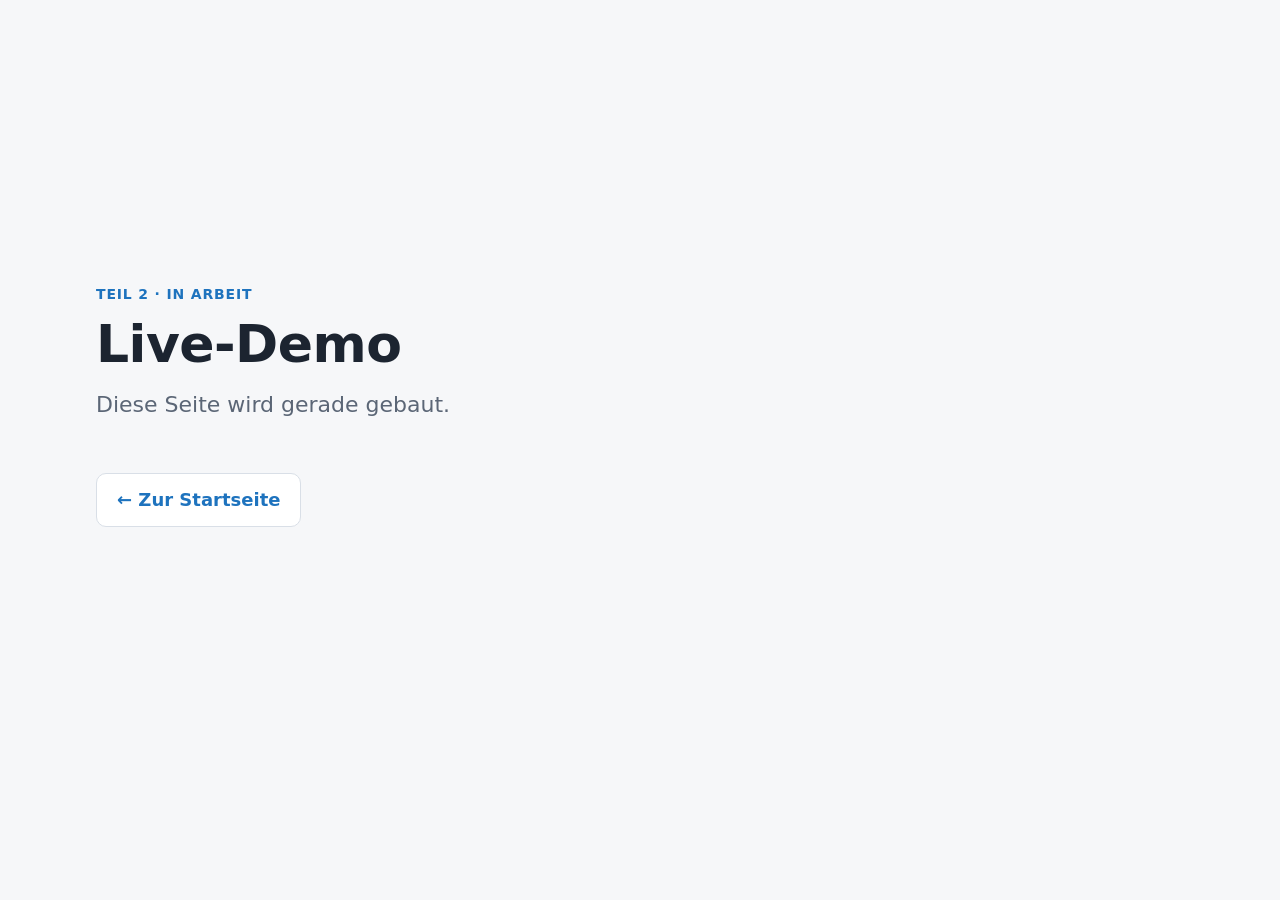
==== demo/index.html @ 7205534b "Add start page, explainer site (DE/EN) and demo placeholder Co-Authored-By: Claude Opus 5.5 <noreply" ====
<!doctype html>
<html lang="de">
<head>
  <meta charset="utf-8">
  <meta name="viewport" content="width=device-width, initial-scale=1">
  <title>Live-Demo</title>
  <link rel="stylesheet" href="../assets/style.css">
</head>
<body>
  <main>
    <section class="chapter" style="display:flex;flex-direction:column;justify-content:center">
      <span class="kicker">Teil 2 · In Arbeit</span>
      <h1>Live-Demo</h1>
      <p class="lead">Diese Seite wird gerade gebaut.</p>
      <p><a class="btn ghost" href="../">← Zur Startseite</a></p>
    </section>
  </main>
</body>
</html>
---- assets/style.css ----
/* Shared styles for all pages. Light theme on purpose: the pages are shown
   in screen-shared meetings, where a bright, calm page reads best. */

:root {
  --bg: #f6f7f9;
  --surface: #ffffff;
  --surface-2: #eef2f7;
  --text: #1c2430;
  --muted: #5b6676;
  --line: #d9dfe7;
  --accent: #1e73be;
  --accent-soft: #e3eef9;
  --accent-ink: #0f4f87;
  --warm: #c9771a;
  --warm-soft: #fbefdf;
  --green: #1f8a5b;
  --green-soft: #e1f3ea;
  --radius: 14px;
  --shadow: 0 1px 2px rgba(20, 30, 50, 0.06), 0 4px 16px rgba(20, 30, 50, 0.06);
  --font: "Inter", system-ui, -apple-system, "Segoe UI", Roboto, sans-serif;
  --mono: "JetBrains Mono", ui-monospace, Consolas, monospace;
  color-scheme: light;
}

* { box-sizing: border-box; }

html { scroll-behavior: smooth; }

body {
  margin: 0;
  background: var(--bg);
  color: var(--text);
  font-family: var(--font);
  font-size: 18px;
  line-height: 1.6;
  -webkit-font-smoothing: antialiased;
}

a { color: var(--accent); }

code {
  font-family: var(--mono);
  font-size: 0.85em;
  background: var(--surface-2);
  padding: 0.1em 0.4em;
  border-radius: 6px;
  white-space: nowrap;
}

/* ---------- Top bar ---------- */

.topbar {
  position: sticky;
  top: 0;
  z-index: 10;
  background: rgba(255, 255, 255, 0.92);
  backdrop-filter: blur(8px);
  border-bottom: 1px solid var(--line);
}

.topbar-inner {
  max-width: 1120px;
  margin: 0 auto;
  padding: 10px 16px;
  display: flex;
  align-items: center;
  gap: 16px;
}

.brand {
  font-weight: 700;
  color: var(--text);
  text-decoration: none;
  white-space: nowrap;
}

.chapters {
  display: flex;
  gap: 4px;
  flex: 1;
  overflow-x: auto;
  scrollbar-width: none;
}
.chapters::-webkit-scrollbar { display: none; }

.chapters a {
  display: inline-flex;
  align-items: center;
  gap: 6px;
  padding: 6px 12px;
  border-radius: 999px;
  color: var(--muted);
  text-decoration: none;
  font-size: 15px;
  white-space: nowrap;
}
.chapters a .num {
  display: inline-grid;
  place-items: center;
  width: 22px;
  height: 22px;
  border-radius: 50%;
  background: var(--surface-2);
  font-size: 13px;
  font-weight: 600;
}
.chapters a.active { background: var(--accent-soft); color: var(--accent-ink); }
.chapters a.active .num { background: var(--accent); color: #fff; }

.lang-switch { display: flex; gap: 4px; }
.lang-switch button {
  font: inherit;
  font-size: 14px;
  font-weight: 600;
  padding: 4px 10px;
  border: 1px solid var(--line);
  border-radius: 8px;
  background: var(--surface);
  color: var(--muted);
  cursor: pointer;
}
.lang-switch button[aria-pressed="true"] {
  background: var(--accent);
  border-color: var(--accent);
  color: #fff;
}

/* ---------- Sections ---------- */

main { max-width: 1120px; margin: 0 auto; padding: 0 16px; }

.chapter {
  min-height: calc(100vh - 56px);
  padding: 56px 0 72px;
  scroll-margin-top: 56px;
  border-bottom: 1px solid var(--line);
}
.chapter:last-of-type { border-bottom: 0; }

.kicker {
  display: inline-block;
  font-size: 14px;
  font-weight: 600;
  letter-spacing: 0.06em;
  text-transform: uppercase;
  color: var(--accent);
  margin-bottom: 8px;
}

h1, h2, h3 { line-height: 1.2; margin: 0 0 12px; letter-spacing: -0.01em; }
h1 { font-size: clamp(32px, 5vw, 52px); }
h2 { font-size: clamp(26px, 3.6vw, 38px); }
h3 { font-size: 20px; }

.lead {
  font-size: clamp(19px, 2vw, 22px);
  color: var(--muted);
  max-width: 760px;
  margin: 0 0 32px;
}

.note {
  margin-top: 28px;
  padding: 16px 20px;
  border-left: 4px solid var(--accent);
  background: var(--surface);
  border-radius: 0 var(--radius) var(--radius) 0;
  box-shadow: var(--shadow);
  max-width: 860px;
}
.note.warm { border-left-color: var(--warm); }

/* ---------- Cards and grids ---------- */

.grid { display: grid; gap: 16px; }
.grid.cols-3 { grid-template-columns: repeat(auto-fit, minmax(240px, 1fr)); }
.grid.cols-4 { grid-template-columns: repeat(auto-fit, minmax(200px, 1fr)); }

.card {
  background: var(--surface);
  border: 1px solid var(--line);
  border-radius: var(--radius);
  padding: 20px;
  box-shadow: var(--shadow);
}
.card p { margin: 0; color: var(--muted); font-size: 16px; }
.card .icon {
  width: 40px;
  height: 40px;
  border-radius: 10px;
  display: grid;
  place-items: center;
  background: var(--accent-soft);
  color: var(--accent);
  margin-bottom: 12px;
}
.card .icon svg { width: 22px; height: 22px; }

/* ---------- Footer ---------- */

.footer {
  max-width: 1120px;
  margin: 0 auto;
  padding: 32px 16px 48px;
  color: var(--muted);
  font-size: 15px;
  display: flex;
  justify-content: space-between;
  gap: 16px;
  flex-wrap: wrap;
}

.btn {
  display: inline-flex;
  align-items: center;
  gap: 8px;
  padding: 12px 20px;
  border-radius: 10px;
  background: var(--accent);
  color: #fff;
  font-weight: 600;
  text-decoration: none;
}
.btn.ghost { background: var(--surface); color: var(--accent); border: 1px solid var(--line); }

@media (max-width: 640px) {
  body { font-size: 17px; }
  .brand { display: none; }
  .chapter { padding: 36px 0 48px; }
}
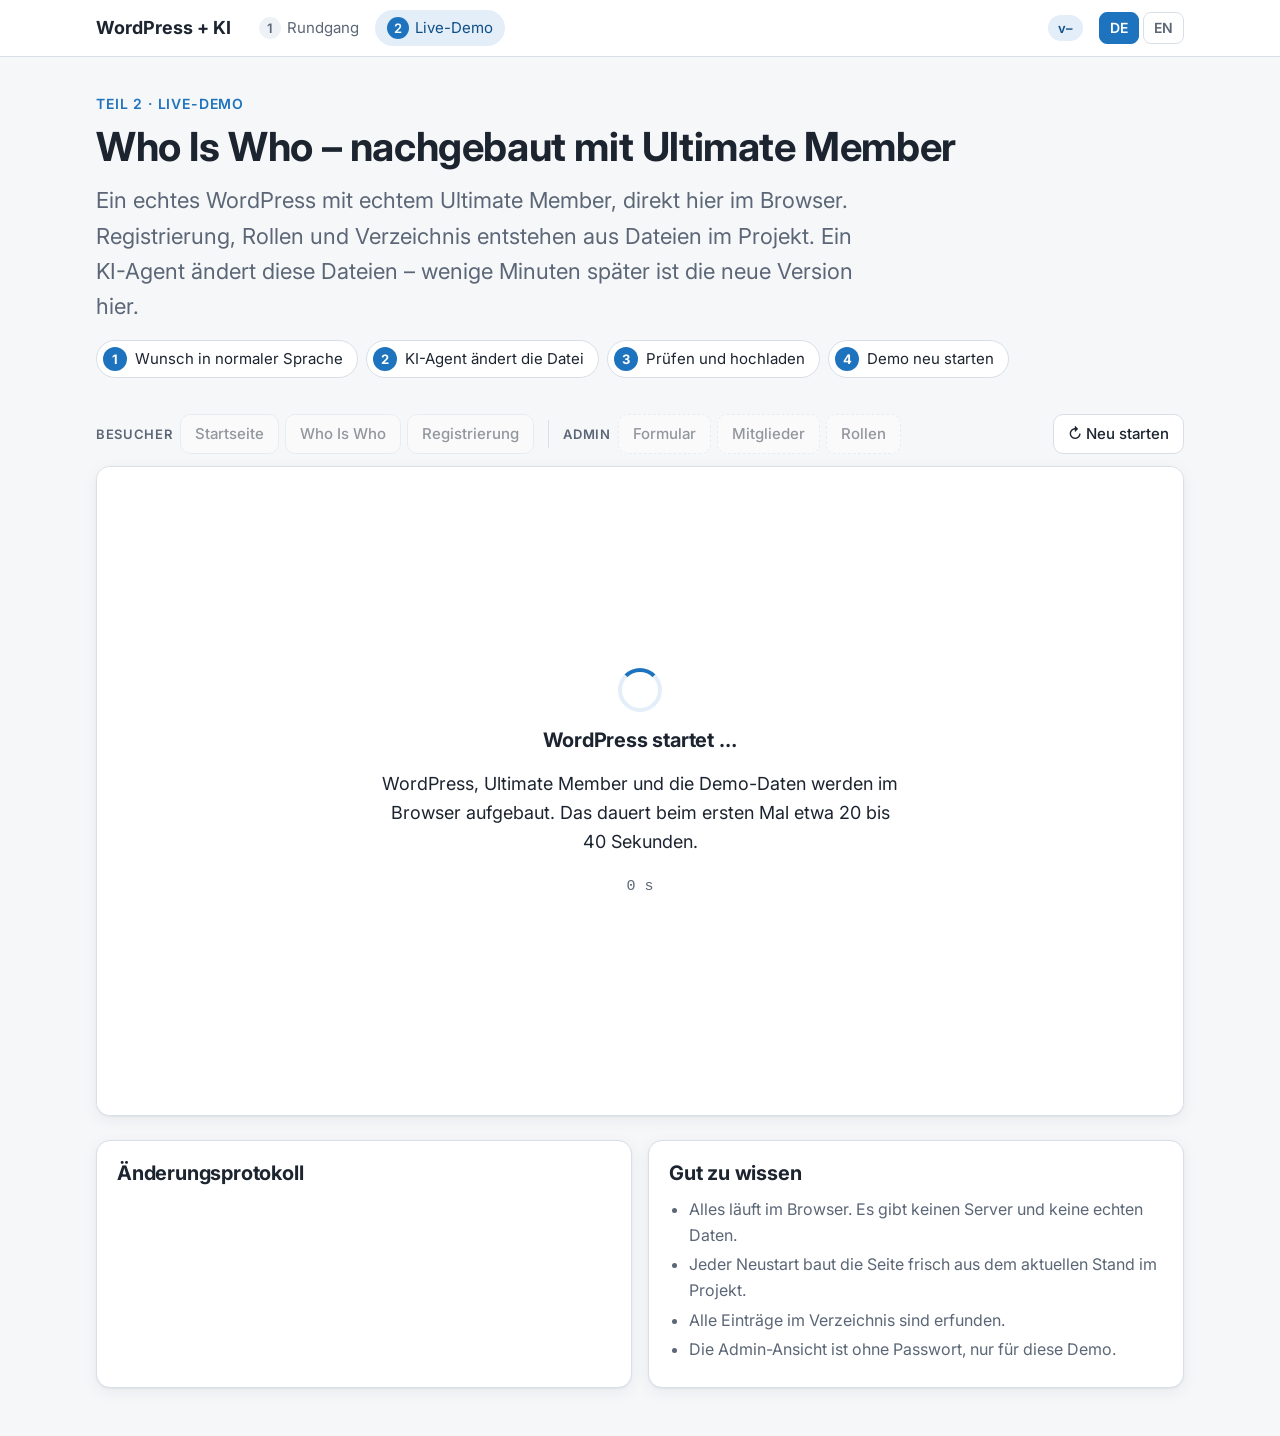
==== commit 034aa3d8: "Add live demo: Who Is Who with Ultimate Member in WordPress Playground Co-Authored-By: Claude Opus 5" ====
--- a/demo/index.html
+++ b/demo/index.html
@@ -3,17 +3,238 @@
 <head>
   <meta charset="utf-8">
   <meta name="viewport" content="width=device-width, initial-scale=1">
-  <title>Live-Demo</title>
+  <title>Live-Demo: Who Is Who mit Ultimate Member</title>
+  <meta name="description" content="Echtes WordPress mit Ultimate Member im Browser, geändert von einem KI-Agenten.">
+  <link rel="preconnect" href="https://fonts.googleapis.com">
+  <link rel="preconnect" href="https://fonts.gstatic.com" crossorigin>
+  <link href="https://fonts.googleapis.com/css2?family=Inter:wght@400;500;600;700&family=JetBrains+Mono:wght@400;500&display=swap" rel="stylesheet">
   <link rel="stylesheet" href="../assets/style.css">
+  <style>
+    .demo-head { padding: 32px 0 16px; }
+    .demo-head h1 { font-size: clamp(28px, 4vw, 40px); }
+    .demo-head .lead { margin-bottom: 16px; }
+
+    .cycle { display: flex; flex-wrap: wrap; gap: 8px; margin: 0 0 20px; padding: 0; list-style: none; }
+    .cycle li {
+      display: flex; align-items: center; gap: 8px; padding: 6px 14px 6px 6px;
+      background: var(--surface); border: 1px solid var(--line); border-radius: 999px; font-size: 15px;
+    }
+    .cycle .n {
+      width: 24px; height: 24px; border-radius: 50%; display: grid; place-items: center;
+      background: var(--accent); color: #fff; font-weight: 700; font-size: 13px;
+    }
+
+    .toolbar { display: flex; flex-wrap: wrap; gap: 8px; align-items: center; margin-bottom: 12px; }
+    .toolbar .group { display: flex; flex-wrap: wrap; gap: 6px; align-items: center; }
+    .toolbar .label { font-size: 13px; font-weight: 600; color: var(--muted); text-transform: uppercase; letter-spacing: .05em; margin-right: 2px; }
+    .toolbar .sep { width: 1px; height: 28px; background: var(--line); margin: 0 6px; }
+    .view {
+      font: inherit; font-size: 15px; font-weight: 500; padding: 7px 14px; border-radius: 10px; cursor: pointer;
+      border: 1px solid var(--line); background: var(--surface); color: var(--text);
+    }
+    .view:hover:not(:disabled) { border-color: var(--accent); }
+    .view[aria-pressed="true"] { background: var(--accent); border-color: var(--accent); color: #fff; }
+    .view.admin { border-style: dashed; }
+    .view:disabled { opacity: .45; cursor: default; }
+    .restart { margin-left: auto; }
+
+    .stage {
+      position: relative; border-radius: var(--radius); overflow: hidden; border: 1px solid var(--line);
+      box-shadow: var(--shadow); background: #fff;
+    }
+    .stage iframe { display: block; width: 100%; height: 72vh; min-height: 520px; border: 0; }
+    .overlay {
+      position: absolute; inset: 0; display: grid; place-items: center; background: var(--surface);
+      text-align: center; padding: 24px;
+    }
+    .overlay[hidden] { display: none; }
+    .overlay .box { max-width: 520px; }
+    .overlay .spinner {
+      width: 44px; height: 44px; margin: 0 auto 16px; border-radius: 50%;
+      border: 4px solid var(--accent-soft); border-top-color: var(--accent); animation: spin 1s linear infinite;
+    }
+    @keyframes spin { to { transform: rotate(360deg); } }
+    .overlay .time { font-family: var(--mono); color: var(--muted); font-size: 15px; }
+    .overlay.error .spinner { display: none; }
+    .overlay.error h3 { color: #b42318; }
+
+    .below { display: grid; grid-template-columns: 1fr 1fr; gap: 16px; margin: 24px 0 48px; }
+    @media (max-width: 860px) { .below { grid-template-columns: 1fr; } }
+    .log { list-style: none; padding: 0; margin: 0; display: grid; gap: 10px; }
+    .log li { display: grid; grid-template-columns: auto 1fr; gap: 4px 12px; align-items: baseline; }
+    .log .v {
+      grid-row: span 2; font-weight: 700; font-size: 14px; color: #fff; background: var(--accent);
+      border-radius: 8px; padding: 2px 8px;
+    }
+    .log li:not(:first-child) .v { background: var(--surface-2); color: var(--muted); }
+    .log b { font-size: 16px; }
+    .log span { color: var(--muted); font-size: 15px; }
+    .log small { color: var(--muted); font-size: 13px; font-family: var(--mono); }
+    .facts { margin: 0; padding-left: 20px; color: var(--muted); font-size: 16px; }
+    .facts li { margin: 4px 0; }
+    .stand {
+      font-size: 13px; font-weight: 600; padding: 3px 10px; border-radius: 999px;
+      background: var(--accent-soft); color: var(--accent-ink); white-space: nowrap;
+    }
+  </style>
 </head>
 <body>
+  <header class="topbar">
+    <div class="topbar-inner">
+      <a class="brand" href="../" data-t="nav.brand">WordPress + KI</a>
+      <nav class="chapters">
+        <a href="../erklaerung/"><span class="num">1</span><span data-t="nav.tour">Rundgang</span></a>
+        <a href="./" class="active"><span class="num">2</span><span data-t="nav.demo">Live-Demo</span></a>
+      </nav>
+      <span class="stand" id="stand">v–</span>
+      <div class="lang-switch" aria-label="Sprache"></div>
+    </div>
+  </header>
+
   <main>
-    <section class="chapter" style="display:flex;flex-direction:column;justify-content:center">
-      <span class="kicker">Teil 2 · In Arbeit</span>
-      <h1>Live-Demo</h1>
-      <p class="lead">Diese Seite wird gerade gebaut.</p>
-      <p><a class="btn ghost" href="../">← Zur Startseite</a></p>
+    <section class="demo-head">
+      <span class="kicker" data-t="head.kicker">Teil 2 · Live-Demo</span>
+      <h1 data-t="head.title">Who Is Who – nachgebaut mit Ultimate Member</h1>
+      <p class="lead" data-t="head.lead">Ein echtes WordPress mit echtem Ultimate Member, direkt hier im Browser. Registrierung, Rollen und Verzeichnis entstehen aus Dateien im Projekt. Ein KI-Agent ändert diese Dateien – wenige Minuten später ist die neue Version hier.</p>
+      <ol class="cycle">
+        <li><span class="n">1</span><span data-t="cycle.1">Wunsch in normaler Sprache</span></li>
+        <li><span class="n">2</span><span data-t="cycle.2">KI-Agent ändert die Datei</span></li>
+        <li><span class="n">3</span><span data-t="cycle.3">Prüfen und hochladen</span></li>
+        <li><span class="n">4</span><span data-t="cycle.4">Demo neu starten</span></li>
+      </ol>
     </section>
+
+    <div class="toolbar" role="toolbar">
+      <div class="group">
+        <span class="label" data-t="tb.visitor">Besucher</span>
+        <button class="view" data-path="/?demo_als=besucher&ziel=/" data-t="tb.home" disabled>Startseite</button>
+        <button class="view" data-path="/?demo_als=besucher&ziel=/who-is-who/" data-t="tb.dir" disabled>Who Is Who</button>
+        <button class="view" data-path="/?demo_als=besucher&ziel=/registrierung/" data-t="tb.reg" disabled>Registrierung</button>
+      </div>
+      <span class="sep" aria-hidden="true"></span>
+      <div class="group">
+        <span class="label" data-t="tb.admin">Admin</span>
+        <button class="view admin" data-path="/?demo_als=admin&ziel=formular" data-t="tb.form" disabled>Formular</button>
+        <button class="view admin" data-path="/?demo_als=admin&ziel=benutzer" data-t="tb.users" disabled>Mitglieder</button>
+        <button class="view admin" data-path="/?demo_als=admin&ziel=rollen" data-t="tb.roles" disabled>Rollen</button>
+      </div>
+      <button class="view restart" id="restart" data-t="tb.restart" data-t-attr="title:tb.restart.title">↻ Neu starten</button>
+    </div>
+
+    <div class="stage">
+      <iframe id="wp" title="WordPress Demo" allow="clipboard-read; clipboard-write"></iframe>
+      <div class="overlay" id="overlay">
+        <div class="box">
+          <div class="spinner" aria-hidden="true"></div>
+          <h3 id="ov-title" data-t="ov.title">WordPress startet …</h3>
+          <p id="ov-text" data-t="ov.text">WordPress, Ultimate Member und die Demo-Daten werden im Browser aufgebaut. Das dauert beim ersten Mal etwa 20 bis 40 Sekunden.</p>
+          <p class="time" id="ov-time">0 s</p>
+        </div>
+      </div>
+    </div>
+
+    <div class="below">
+      <div class="card">
+        <h3 data-t="log.title">Änderungsprotokoll</h3>
+        <ol class="log" id="log"></ol>
+      </div>
+      <div class="card">
+        <h3 data-t="facts.title">Gut zu wissen</h3>
+        <ul class="facts">
+          <li data-t="facts.1">Alles läuft im Browser. Es gibt keinen Server und keine echten Daten.</li>
+          <li data-t="facts.2">Jeder Neustart baut die Seite frisch aus dem aktuellen Stand im Projekt.</li>
+          <li data-t="facts.3">Alle Einträge im Verzeichnis sind erfunden.</li>
+          <li data-t="facts.4">Die Admin-Ansicht ist ohne Passwort, nur für diese Demo.</li>
+        </ul>
+      </div>
+    </div>
   </main>
+
+  <script src="texte.js"></script>
+  <script src="../assets/i18n.js"></script>
+  <script type="module">
+    import { startPlaygroundWeb } from "https://playground.wordpress.net/client/index.js";
+
+    const iframe = document.getElementById("wp");
+    const overlay = document.getElementById("overlay");
+    const ovTime = document.getElementById("ov-time");
+    const views = document.querySelectorAll(".view[data-path]");
+    let log = null;
+
+    const lang = () => document.documentElement.lang || "de";
+    const t = (key) => (window.TEXTE[lang()] || {})[key] || window.TEXTE.de[key] || key;
+
+    // Fetch a file from this site, never from the cache: every start uses the newest push.
+    async function fetchText(url) {
+      const res = await fetch(url, { cache: "no-store" });
+      if (!res.ok) throw new Error(url + " → HTTP " + res.status);
+      return res.text();
+    }
+
+    // Load the blueprint and inline its relative files, so Playground needs no CORS.
+    async function loadBlueprint() {
+      const bp = JSON.parse(await fetchText("blueprint.json"));
+      for (const step of bp.steps) {
+        const d = step.data;
+        if (d && d.resource === "url" && !/^https?:/i.test(d.url)) {
+          step.data = { resource: "literal", name: d.url.split("/").pop(), contents: await fetchText(d.url) };
+        }
+      }
+      return bp;
+    }
+
+    function renderLog() {
+      if (!log) return;
+      const list = document.getElementById("log");
+      const entries = [...log.eintraege].reverse();
+      list.innerHTML = "";
+      for (const e of entries) {
+        const li = document.createElement("li");
+        const l = lang() === "de" ? "de" : "en";
+        li.innerHTML = `<span class="v">v${e.version}</span><b></b><span></span>`;
+        li.querySelector("b").textContent = e["titel_" + l] || e.titel_de;
+        li.querySelector("span:last-child").textContent = (e["text_" + l] || e.text_de) + " · " + e.datum;
+        list.appendChild(li);
+      }
+      document.getElementById("stand").textContent = "v" + entries[0].version;
+    }
+    document.addEventListener("langchange", renderLog);
+
+    function setActive(btn) {
+      views.forEach((b) => b.setAttribute("aria-pressed", String(b === btn)));
+    }
+
+    async function start() {
+      const t0 = Date.now();
+      const timer = setInterval(() => { ovTime.textContent = Math.round((Date.now() - t0) / 1000) + " s"; }, 500);
+      try {
+        log = JSON.parse(await fetchText("aenderungen.json"));
+        renderLog();
+        const blueprint = await loadBlueprint();
+        const client = await startPlaygroundWeb({
+          iframe,
+          remoteUrl: "https://playground.wordpress.net/remote.html",
+          blueprint,
+        });
+        await client.isReady();
+        views.forEach((b) => {
+          b.disabled = false;
+          b.addEventListener("click", async () => { setActive(b); await client.goTo(b.dataset.path); });
+        });
+        setActive(views[0]);
+        overlay.hidden = true;
+      } catch (err) {
+        console.error(err);
+        overlay.classList.add("error");
+        document.getElementById("ov-title").textContent = t("ov.error");
+        document.getElementById("ov-text").textContent = String(err && err.message || err);
+      } finally {
+        clearInterval(timer);
+      }
+    }
+
+    document.getElementById("restart").addEventListener("click", () => location.reload());
+    start();
+  </script>
 </body>
 </html>
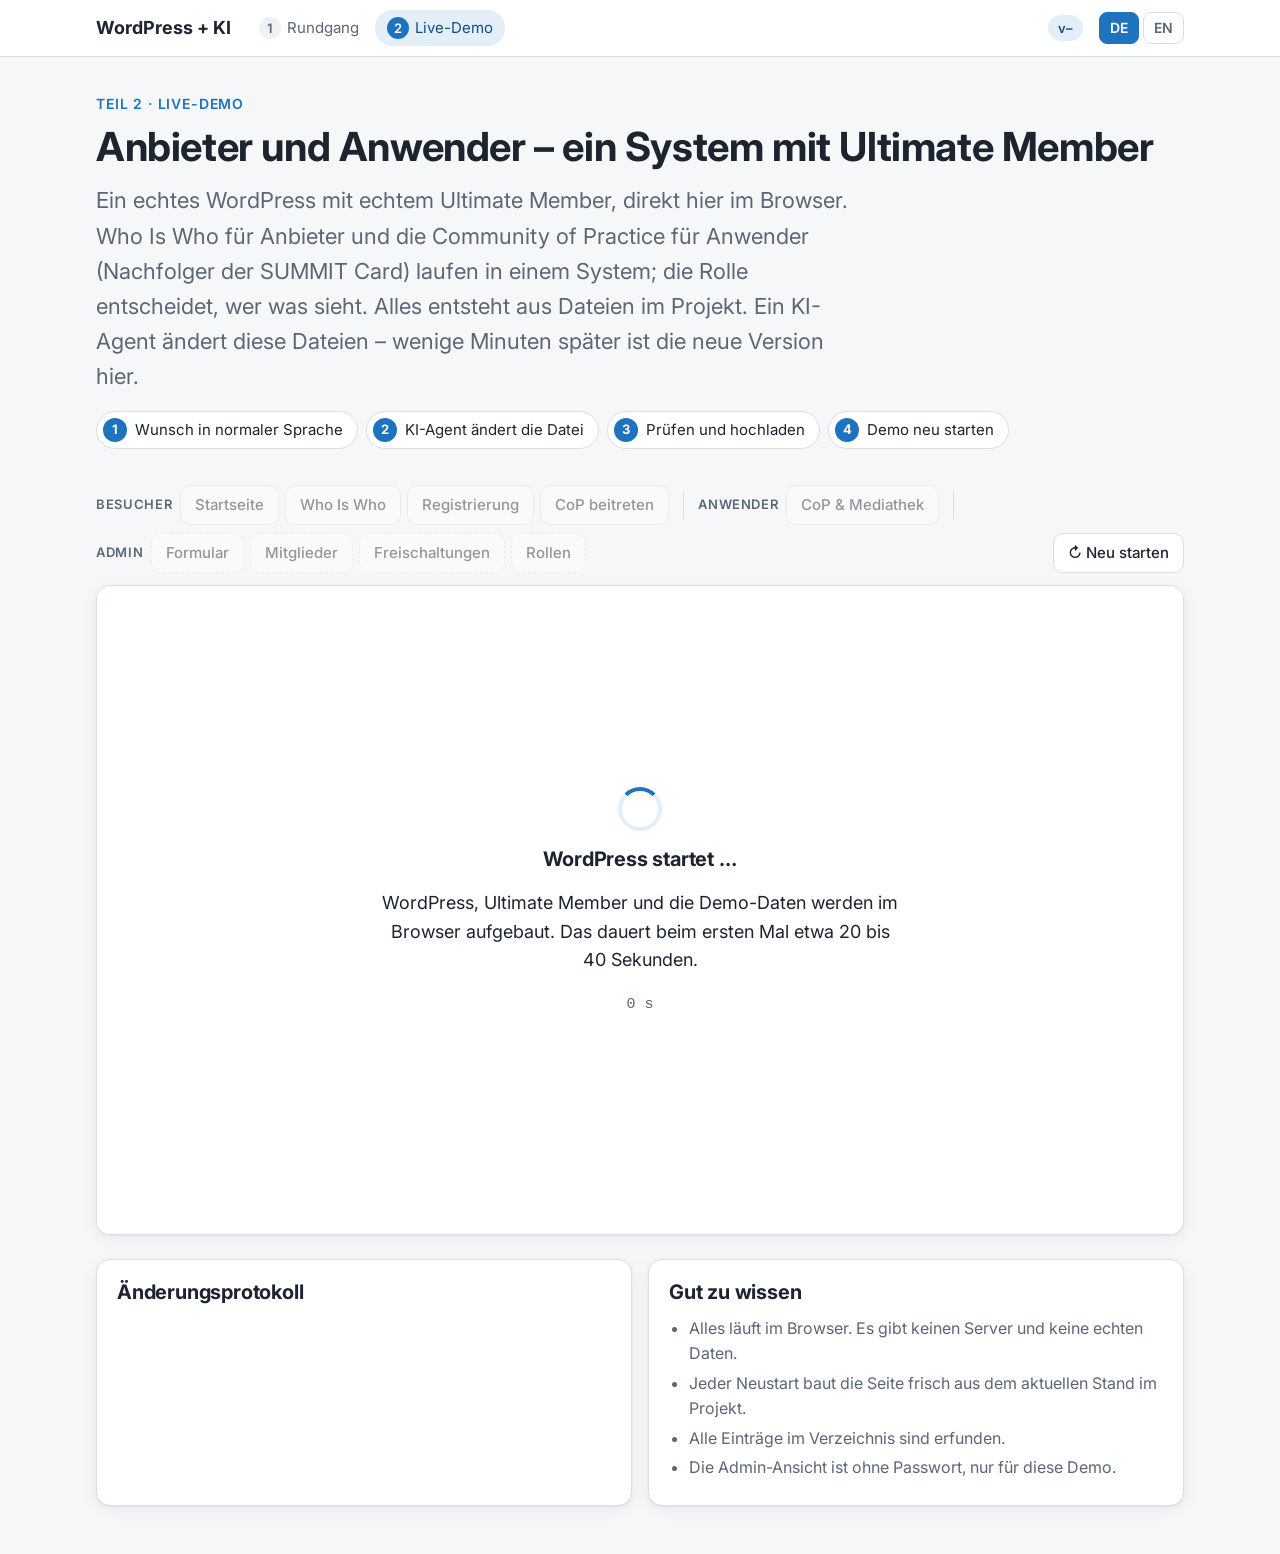
==== commit 119fc184: "Demo: Community of Practice for users (SUMMIT Card successor), company licence by domain Co-Authored" ====
--- a/demo/index.html
+++ b/demo/index.html
@@ -3,6 +3,7 @@
 <head>
   <meta charset="utf-8">
   <meta name="viewport" content="width=device-width, initial-scale=1">
+  <meta name="build" content="2026-11-27.2">
   <title>Live-Demo: Who Is Who mit Ultimate Member</title>
   <meta name="description" content="Echtes WordPress mit Ultimate Member im Browser, geändert von einem KI-Agenten.">
   <link rel="preconnect" href="https://fonts.googleapis.com">
@@ -110,12 +111,19 @@
         <button class="view" data-path="/?demo_als=besucher&ziel=/" data-t="tb.home" disabled>Startseite</button>
         <button class="view" data-path="/?demo_als=besucher&ziel=/who-is-who/" data-t="tb.dir" disabled>Who Is Who</button>
         <button class="view" data-path="/?demo_als=besucher&ziel=/registrierung/" data-t="tb.reg" disabled>Registrierung</button>
+        <button class="view" data-path="/?demo_als=besucher&ziel=/cop-beitreten/" data-t="tb.cop.join" disabled>CoP beitreten</button>
+      </div>
+      <span class="sep" aria-hidden="true"></span>
+      <div class="group">
+        <span class="label" data-t="tb.member">Anwender</span>
+        <button class="view" data-path="/?demo_als=anwender&ziel=/cop/" data-t="tb.cop.area" disabled>CoP &amp; Mediathek</button>
       </div>
       <span class="sep" aria-hidden="true"></span>
       <div class="group">
         <span class="label" data-t="tb.admin">Admin</span>
         <button class="view admin" data-path="/?demo_als=admin&ziel=formular" data-t="tb.form" disabled>Formular</button>
         <button class="view admin" data-path="/?demo_als=admin&ziel=benutzer" data-t="tb.users" disabled>Mitglieder</button>
+        <button class="view admin" data-path="/?demo_als=admin&ziel=freischaltungen" data-t="tb.approve" disabled>Freischaltungen</button>
         <button class="view admin" data-path="/?demo_als=admin&ziel=rollen" data-t="tb.roles" disabled>Rollen</button>
       </div>
       <button class="view restart" id="restart" data-t="tb.restart" data-t-attr="title:tb.restart.title">↻ Neu starten</button>
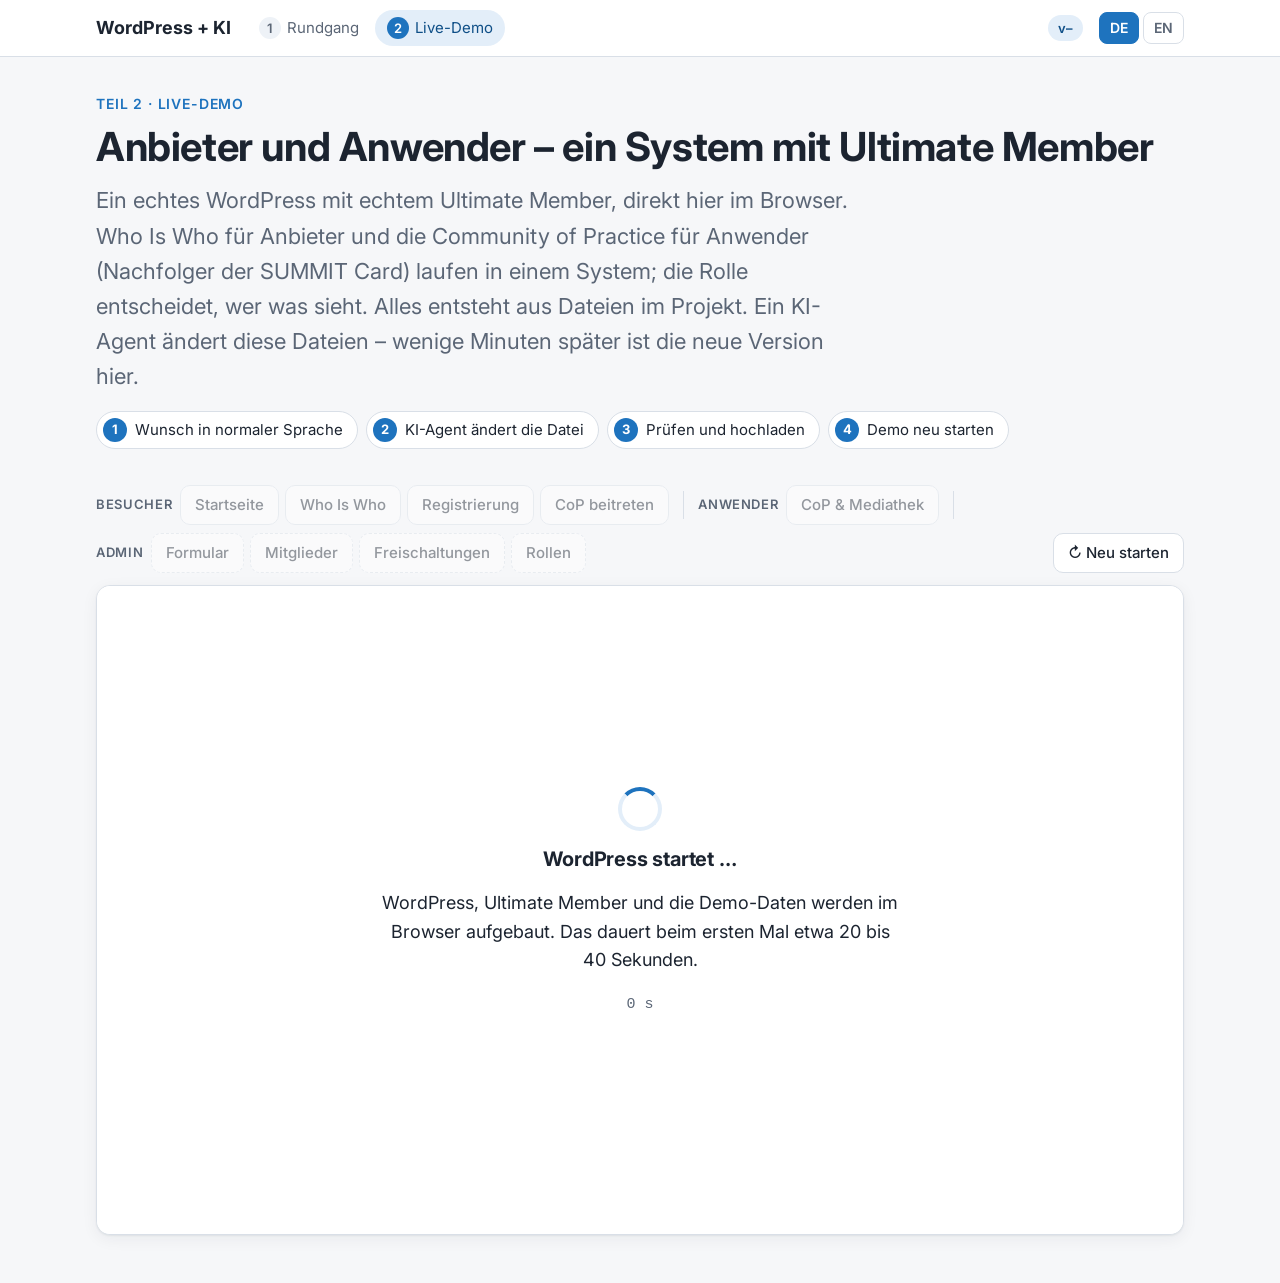
==== commit f606d111: "Demo page: remove change log and info box; badge shows the version only Co-Authored-By: Claude Opus " ====
--- a/demo/index.html
+++ b/demo/index.html
@@ -59,20 +59,6 @@
     .overlay.error .spinner { display: none; }
     .overlay.error h3 { color: #b42318; }
 
-    .below { display: grid; grid-template-columns: 1fr 1fr; gap: 16px; margin: 24px 0 48px; }
-    @media (max-width: 860px) { .below { grid-template-columns: 1fr; } }
-    .log { list-style: none; padding: 0; margin: 0; display: grid; gap: 10px; }
-    .log li { display: grid; grid-template-columns: auto 1fr; gap: 4px 12px; align-items: baseline; }
-    .log .v {
-      grid-row: span 2; font-weight: 700; font-size: 14px; color: #fff; background: var(--accent);
-      border-radius: 8px; padding: 2px 8px;
-    }
-    .log li:not(:first-child) .v { background: var(--surface-2); color: var(--muted); }
-    .log b { font-size: 16px; }
-    .log span { color: var(--muted); font-size: 15px; }
-    .log small { color: var(--muted); font-size: 13px; font-family: var(--mono); }
-    .facts { margin: 0; padding-left: 20px; color: var(--muted); font-size: 16px; }
-    .facts li { margin: 4px 0; }
     .stand {
       font-size: 13px; font-weight: 600; padding: 3px 10px; border-radius: 999px;
       background: var(--accent-soft); color: var(--accent-ink); white-space: nowrap;
@@ -140,22 +126,7 @@
         </div>
       </div>
     </div>
-
-    <div class="below">
-      <div class="card">
-        <h3 data-t="log.title">Änderungsprotokoll</h3>
-        <ol class="log" id="log"></ol>
-      </div>
-      <div class="card">
-        <h3 data-t="facts.title">Gut zu wissen</h3>
-        <ul class="facts">
-          <li data-t="facts.1">Alles läuft im Browser. Es gibt keinen Server und keine echten Daten.</li>
-          <li data-t="facts.2">Jeder Neustart baut die Seite frisch aus dem aktuellen Stand im Projekt.</li>
-          <li data-t="facts.3">Alle Einträge im Verzeichnis sind erfunden.</li>
-          <li data-t="facts.4">Die Admin-Ansicht ist ohne Passwort, nur für diese Demo.</li>
-        </ul>
-      </div>
-    </div>
+    <div style="height:48px"></div>
   </main>
 
   <script src="texte.js"></script>
@@ -191,22 +162,13 @@
       return bp;
     }
 
+    // Only the version number is shown (top right), so a live change is visible.
+    // The change texts in aenderungen.json stay internal.
     function renderLog() {
       if (!log) return;
-      const list = document.getElementById("log");
-      const entries = [...log.eintraege].reverse();
-      list.innerHTML = "";
-      for (const e of entries) {
-        const li = document.createElement("li");
-        const l = lang() === "de" ? "de" : "en";
-        li.innerHTML = `<span class="v">v${e.version}</span><b></b><span></span>`;
-        li.querySelector("b").textContent = e["titel_" + l] || e.titel_de;
-        li.querySelector("span:last-child").textContent = (e["text_" + l] || e.text_de) + " · " + e.datum;
-        list.appendChild(li);
-      }
-      document.getElementById("stand").textContent = "v" + entries[0].version;
-    }
-    document.addEventListener("langchange", renderLog);
+      const last = log.eintraege[log.eintraege.length - 1];
+      document.getElementById("stand").textContent = "v" + last.version;
+    }
 
     function setActive(btn) {
       views.forEach((b) => b.setAttribute("aria-pressed", String(b === btn)));
